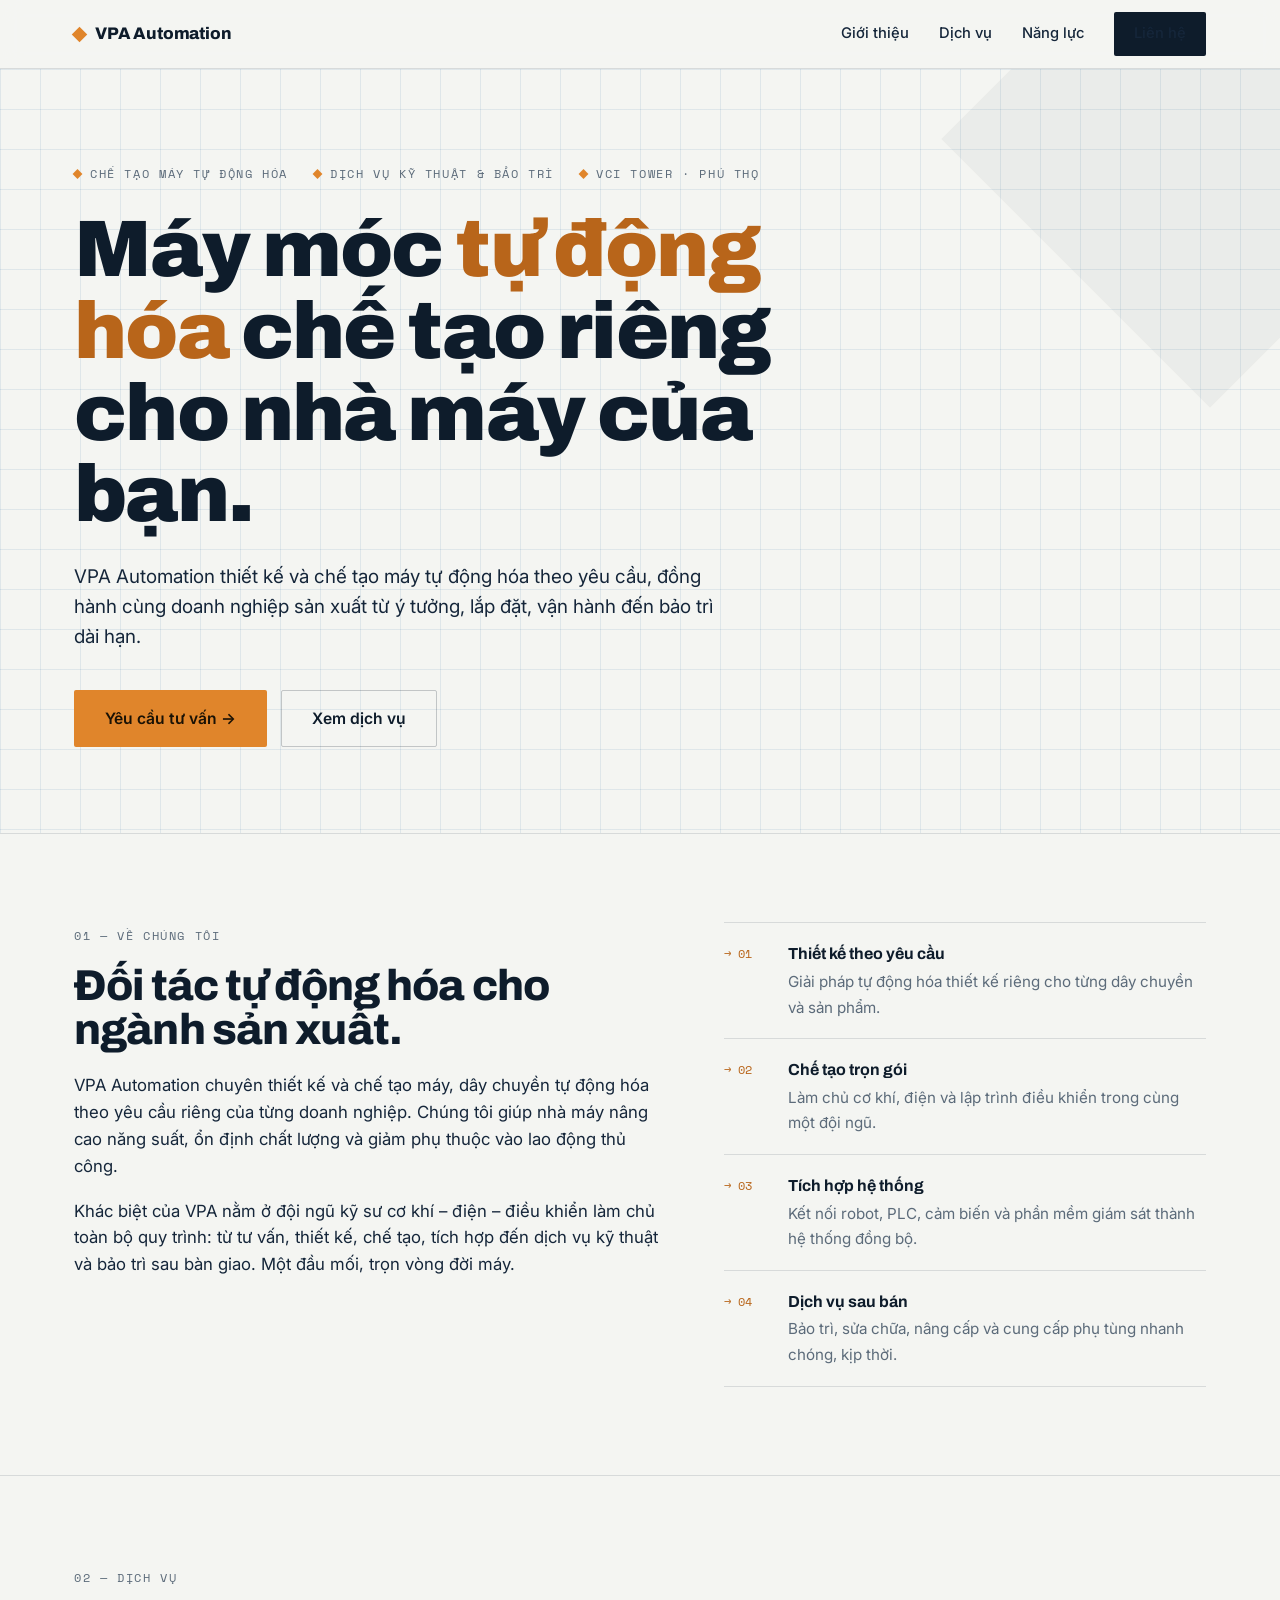
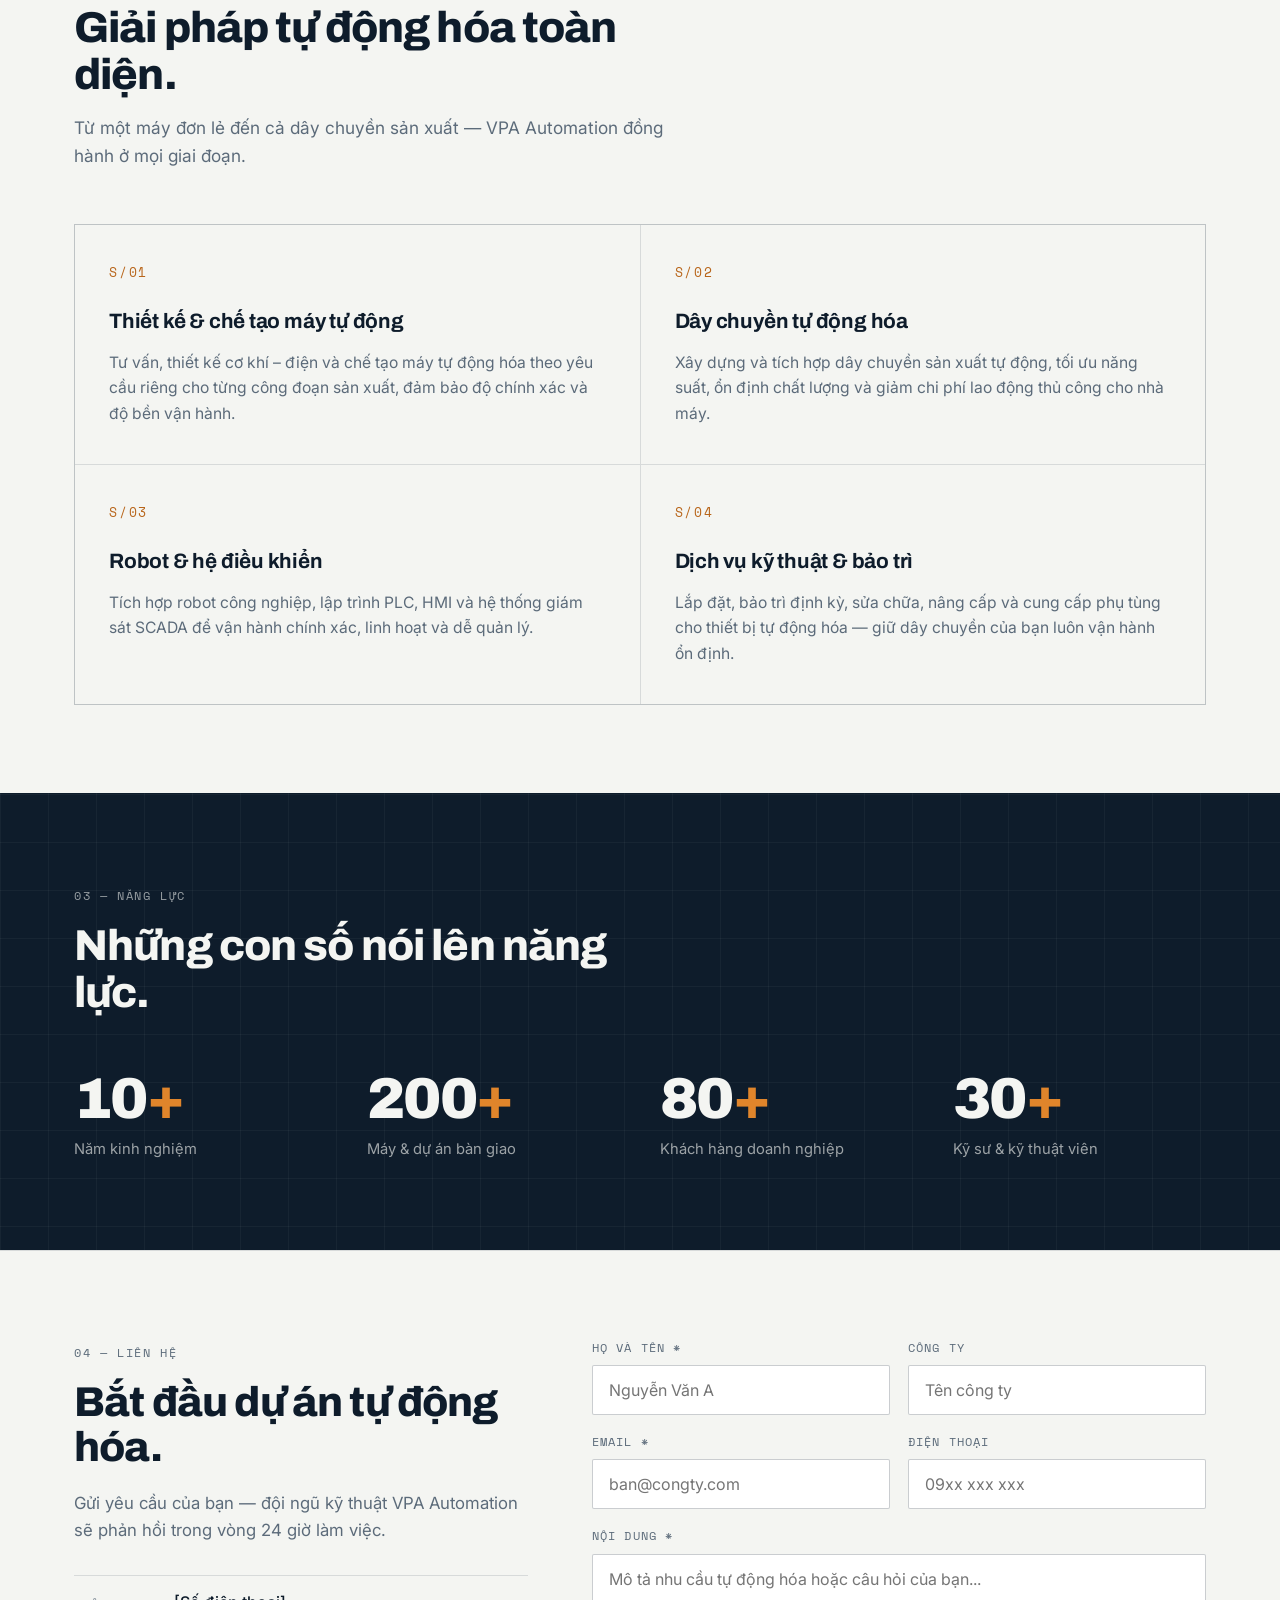
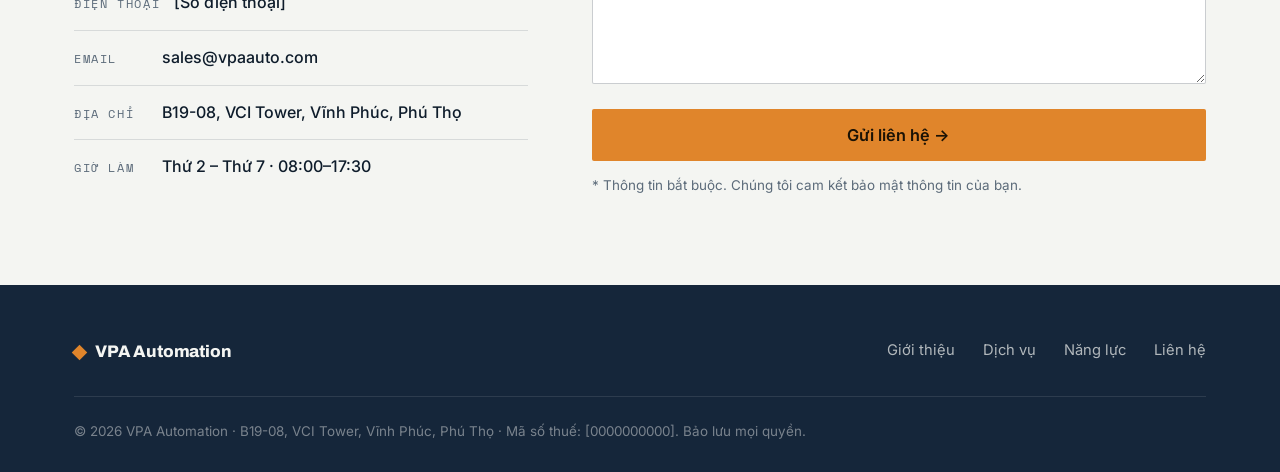
==== index.html @ c57c5723 "Add files via upload" ====
<!DOCTYPE html>
<html lang="vi">
<head>
<meta charset="UTF-8" />
<meta name="viewport" content="width=device-width, initial-scale=1.0" />

<title>VPA Automation — Chế tạo máy & giải pháp tự động hóa</title>
<meta name="description" content="VPA Automation chuyên thiết kế, chế tạo máy tự động hóa theo yêu cầu và cung cấp dịch vụ kỹ thuật, bảo trì cho doanh nghiệp sản xuất tại Việt Nam." />

<link rel="preconnect" href="https://fonts.googleapis.com" />
<link rel="preconnect" href="https://fonts.gstatic.com" crossorigin />
<link href="https://fonts.googleapis.com/css2?family=Archivo:wght@500;600;700;800;900&family=Inter:wght@400;500;600&family=Space+Mono:wght@400;700&display=swap" rel="stylesheet" />

<style>
  :root{
    --ink:#0E1C2B;
    --ink-2:#15263A;
    --paper:#F4F5F2;
    --white:#FFFFFF;
    --steel:#5C6B7A;
    --line:rgba(14,28,43,.12);
    --line-strong:rgba(14,28,43,.22);
    --accent:#E0852B;
    --accent-deep:#B8651A;
    --blueprint:rgba(37,99,160,.10);
    --maxw:1180px;
  }

  *{box-sizing:border-box;margin:0;padding:0}
  html{scroll-behavior:smooth}
  @media (prefers-reduced-motion:reduce){html{scroll-behavior:auto}*{animation:none!important;transition:none!important}}

  body{
    font-family:"Inter",system-ui,sans-serif;
    color:var(--ink);
    background:var(--paper);
    line-height:1.6;
    -webkit-font-smoothing:antialiased;
  }
  .wrap{max-width:var(--maxw);margin:0 auto;padding:0 24px}
  a{color:inherit;text-decoration:none}
  img{max-width:100%;display:block}

  .mono{font-family:"Space Mono",monospace;font-size:.72rem;letter-spacing:.14em;text-transform:uppercase;color:var(--steel)}
  .display{font-family:"Archivo",sans-serif;font-weight:900;line-height:1.02;letter-spacing:-.02em}

  /* ---------- NAV ---------- */
  header.nav{position:sticky;top:0;z-index:50;background:rgba(244,245,242,.85);backdrop-filter:blur(10px);border-bottom:1px solid var(--line)}
  .nav-inner{display:flex;align-items:center;justify-content:space-between;height:68px}
  .brand{display:flex;align-items:center;gap:10px;font-family:"Archivo";font-weight:800;font-size:1.05rem;letter-spacing:-.01em}
  .brand .dot{width:11px;height:11px;background:var(--accent);transform:rotate(45deg)}
  .nav-links{display:flex;gap:30px;align-items:center}
  .nav-links a{font-size:.92rem;font-weight:500;color:var(--ink-2);transition:color .2s}
  .nav-links a:hover{color:var(--accent-deep)}
  .nav-cta{font-family:"Inter";font-weight:600;font-size:.9rem;background:var(--ink);color:var(--paper);padding:10px 20px;border-radius:2px;transition:background .2s}
  .nav-cta:hover{background:var(--accent-deep)}
  .burger{display:none;background:none;border:0;cursor:pointer;padding:6px;flex-direction:column;gap:5px}
  .burger span{width:24px;height:2px;background:var(--ink);display:block;transition:.25s}

  /* ---------- HERO ---------- */
  .hero{position:relative;overflow:hidden;padding:96px 0 86px;
    background:
      linear-gradient(var(--blueprint) 1px,transparent 1px) 0 0/40px 40px,
      linear-gradient(90deg,var(--blueprint) 1px,transparent 1px) 0 0/40px 40px,
      var(--paper);
  }
  .hero::after{content:"";position:absolute;right:-120px;top:-120px;width:380px;height:380px;background:var(--ink);opacity:.04;transform:rotate(45deg)}
  .hero .specs{display:flex;flex-wrap:wrap;gap:8px 26px;margin-bottom:26px}
  .hero .specs span{position:relative;padding-left:16px}
  .hero .specs span::before{content:"";position:absolute;left:0;top:50%;width:7px;height:7px;background:var(--accent);transform:translateY(-50%) rotate(45deg)}
  .hero h1{font-size:clamp(2.6rem,6.4vw,5rem);max-width:15ch;margin-bottom:26px}
  .hero h1 em{font-style:normal;color:var(--accent-deep)}
  .hero p.lead{font-size:1.18rem;color:var(--ink-2);max-width:54ch;margin-bottom:38px}
  .btn-row{display:flex;gap:14px;flex-wrap:wrap}
  .btn{font-family:"Inter";font-weight:600;font-size:.98rem;padding:15px 30px;border-radius:2px;transition:.2s;cursor:pointer;border:1px solid transparent;display:inline-flex;align-items:center;gap:9px}
  .btn-primary{background:var(--accent);color:#1a1205}
  .btn-primary:hover{background:var(--accent-deep);color:#fff;transform:translateY(-2px)}
  .btn-ghost{background:transparent;border-color:var(--line-strong);color:var(--ink)}
  .btn-ghost:hover{border-color:var(--ink);background:var(--ink);color:var(--paper)}

  /* ---------- SECTION SHELL ---------- */
  section.block{padding:88px 0;border-top:1px solid var(--line)}
  .eyebrow{display:inline-block;margin-bottom:18px}
  .section-head{max-width:60ch;margin-bottom:54px}
  .section-head h2{font-family:"Archivo";font-weight:800;font-size:clamp(1.9rem,4vw,2.7rem);letter-spacing:-.02em;line-height:1.08;margin-bottom:16px}
  .section-head p{color:var(--steel);font-size:1.08rem}

  /* ---------- ABOUT ---------- */
  .about-grid{display:grid;grid-template-columns:1.1fr .9fr;gap:60px;align-items:start}
  .about-grid p{color:var(--ink-2);margin-bottom:18px;font-size:1.05rem}
  .about-list{border-top:1px solid var(--line)}
  .about-list div{display:flex;gap:18px;padding:18px 0;border-bottom:1px solid var(--line)}
  .about-list .k{font-family:"Space Mono";font-size:.78rem;color:var(--accent-deep);min-width:46px;padding-top:3px}
  .about-list .v strong{display:block;font-family:"Archivo";font-weight:700;margin-bottom:2px}
  .about-list .v span{color:var(--steel);font-size:.95rem}

  /* ---------- SERVICES ---------- */
  .svc-grid{display:grid;grid-template-columns:repeat(2,1fr);gap:1px;background:var(--line);border:1px solid var(--line)}
  .svc{background:var(--paper);padding:38px 34px;transition:background .25s}
  .svc:hover{background:var(--white)}
  .svc .num{font-family:"Space Mono";font-size:.8rem;color:var(--accent-deep);margin-bottom:22px}
  .svc h3{font-family:"Archivo";font-weight:700;font-size:1.3rem;margin-bottom:12px;letter-spacing:-.01em}
  .svc p{color:var(--steel);font-size:.98rem}

  /* ---------- STATS ---------- */
  .stats{background:var(--ink);color:var(--paper);
    background-image:
      linear-gradient(rgba(255,255,255,.04) 1px,transparent 1px),
      linear-gradient(90deg,rgba(255,255,255,.04) 1px,transparent 1px);
    background-size:48px 48px;
  }
  .stats .section-head h2{color:var(--paper)}
  .stats .eyebrow{color:rgba(244,245,242,.6)}
  .stat-grid{display:grid;grid-template-columns:repeat(4,1fr);gap:40px}
  .stat .n{font-family:"Archivo";font-weight:900;font-size:clamp(2.6rem,5vw,3.6rem);line-height:1;letter-spacing:-.03em}
  .stat .n em{font-style:normal;color:var(--accent)}
  .stat .l{margin-top:10px;color:rgba(244,245,242,.62);font-size:.92rem}

  /* ---------- CONTACT ---------- */
  .contact-grid{display:grid;grid-template-columns:.85fr 1.15fr;gap:64px;align-items:start}
  .contact-info h2{font-family:"Archivo";font-weight:800;font-size:clamp(1.9rem,4vw,2.6rem);letter-spacing:-.02em;line-height:1.08;margin-bottom:20px}
  .contact-info p{color:var(--steel);margin-bottom:32px;font-size:1.05rem}
  .contact-info .row{display:flex;gap:14px;padding:14px 0;border-top:1px solid var(--line);align-items:baseline}
  .contact-info .row .mono{min-width:74px}
  .contact-info .row a,.contact-info .row span.val{font-weight:500;color:var(--ink)}

  form .field{margin-bottom:18px}
  form label{display:block;font-family:"Space Mono";font-size:.72rem;letter-spacing:.1em;text-transform:uppercase;color:var(--steel);margin-bottom:8px}
  form input,form textarea{width:100%;font-family:"Inter";font-size:1rem;color:var(--ink);background:var(--white);border:1px solid var(--line-strong);border-radius:2px;padding:14px 16px;transition:border .2s}
  form input:focus,form textarea:focus{outline:none;border-color:var(--accent)}
  form textarea{resize:vertical;min-height:130px}
  .grid-2{display:grid;grid-template-columns:1fr 1fr;gap:18px}
  form .btn-primary{width:100%;justify-content:center;font-size:1.02rem}
  .form-note{margin-top:14px;font-size:.84rem;color:var(--steel)}
  .form-msg{display:none;margin-top:16px;padding:14px 16px;border-radius:2px;font-size:.95rem}
  .form-msg.ok{display:block;background:rgba(40,140,70,.1);border:1px solid rgba(40,140,70,.4);color:#1c5e34}
  .form-msg.err{display:block;background:rgba(190,40,40,.08);border:1px solid rgba(190,40,40,.35);color:#9a2222}
  .hp{position:absolute;left:-9999px;opacity:0}

  /* ---------- FOOTER ---------- */
  footer{background:var(--ink-2);color:rgba(244,245,242,.7);padding:54px 0 30px}
  .foot-top{display:flex;justify-content:space-between;gap:30px;flex-wrap:wrap;padding-bottom:30px;border-bottom:1px solid rgba(255,255,255,.1)}
  .foot-top .brand{color:var(--paper)}
  .foot-links{display:flex;gap:28px;flex-wrap:wrap}
  .foot-links a{color:rgba(244,245,242,.7);font-size:.92rem;transition:color .2s}
  .foot-links a:hover{color:var(--accent)}
  .foot-bot{padding-top:24px;font-size:.84rem;color:rgba(244,245,242,.45)}

  /* ---------- REVEAL ---------- */
  .reveal{opacity:0;transform:translateY(18px);transition:opacity .6s ease,transform .6s ease}
  .reveal.in{opacity:1;transform:none}

  /* ---------- RESPONSIVE ---------- */
  @media (max-width:860px){
    .about-grid,.contact-grid{grid-template-columns:1fr;gap:40px}
    .svc-grid{grid-template-columns:1fr}
    .stat-grid{grid-template-columns:1fr 1fr;gap:34px}
    .nav-links{position:fixed;inset:68px 0 auto 0;flex-direction:column;background:var(--paper);border-bottom:1px solid var(--line);padding:24px;gap:20px;align-items:flex-start;transform:translateY(-120%);transition:transform .3s;height:auto}
    .nav-links.open{transform:none}
    .burger{display:flex}
    .grid-2{grid-template-columns:1fr}
  }
</style>
</head>
<body>

<!-- ===================== NAV ===================== -->
<header class="nav">
  <div class="wrap nav-inner">
    <a href="#top" class="brand"><span class="dot"></span>VPA Automation</a>
    <nav class="nav-links" id="navLinks">
      <a href="#about">Giới thiệu</a>
      <a href="#services">Dịch vụ</a>
      <a href="#stats">Năng lực</a>
      <a href="#contact" class="nav-cta">Liên hệ</a>
    </nav>
    <button class="burger" id="burger" aria-label="Mở menu"><span></span><span></span><span></span></button>
  </div>
</header>

<!-- ===================== HERO ===================== -->
<section class="hero" id="top">
  <div class="wrap">
    <div class="specs mono reveal">
      <span>Chế tạo máy tự động hóa</span>
      <span>Dịch vụ kỹ thuật &amp; bảo trì</span>
      <span>VCI Tower · Phú Thọ</span>
    </div>
    <h1 class="display reveal">Máy móc <em>tự động hóa</em> chế tạo riêng cho nhà máy của bạn.</h1>
    <p class="lead reveal">VPA Automation thiết kế và chế tạo máy tự động hóa theo yêu cầu, đồng hành cùng doanh nghiệp sản xuất từ ý tưởng, lắp đặt, vận hành đến bảo trì dài hạn.</p>
    <div class="btn-row reveal">
      <a href="#contact" class="btn btn-primary">Yêu cầu tư vấn →</a>
      <a href="#services" class="btn btn-ghost">Xem dịch vụ</a>
    </div>
  </div>
</section>

<!-- ===================== ABOUT ===================== -->
<section class="block" id="about">
  <div class="wrap">
    <div class="about-grid">
      <div class="reveal">
        <span class="eyebrow mono">01 — Về chúng tôi</span>
        <h2 class="display" style="font-size:clamp(1.9rem,4vw,2.7rem);font-weight:800;margin-bottom:20px">Đối tác tự động hóa cho ngành sản xuất.</h2>
        <p>VPA Automation chuyên thiết kế và chế tạo máy, dây chuyền tự động hóa theo yêu cầu riêng của từng doanh nghiệp. Chúng tôi giúp nhà máy nâng cao năng suất, ổn định chất lượng và giảm phụ thuộc vào lao động thủ công.</p>
        <p>Khác biệt của VPA nằm ở đội ngũ kỹ sư cơ khí – điện – điều khiển làm chủ toàn bộ quy trình: từ tư vấn, thiết kế, chế tạo, tích hợp đến dịch vụ kỹ thuật và bảo trì sau bàn giao. Một đầu mối, trọn vòng đời máy.</p>
      </div>
      <div class="about-list reveal">
        <div><span class="k">→ 01</span><span class="v"><strong>Thiết kế theo yêu cầu</strong><span>Giải pháp tự động hóa thiết kế riêng cho từng dây chuyền và sản phẩm.</span></span></div>
        <div><span class="k">→ 02</span><span class="v"><strong>Chế tạo trọn gói</strong><span>Làm chủ cơ khí, điện và lập trình điều khiển trong cùng một đội ngũ.</span></span></div>
        <div><span class="k">→ 03</span><span class="v"><strong>Tích hợp hệ thống</strong><span>Kết nối robot, PLC, cảm biến và phần mềm giám sát thành hệ thống đồng bộ.</span></span></div>
        <div><span class="k">→ 04</span><span class="v"><strong>Dịch vụ sau bán</strong><span>Bảo trì, sửa chữa, nâng cấp và cung cấp phụ tùng nhanh chóng, kịp thời.</span></span></div>
      </div>
    </div>
  </div>
</section>

<!-- ===================== SERVICES ===================== -->
<section class="block" id="services">
  <div class="wrap">
    <div class="section-head reveal">
      <span class="eyebrow mono">02 — Dịch vụ</span>
      <h2>Giải pháp tự động hóa toàn diện.</h2>
      <p>Từ một máy đơn lẻ đến cả dây chuyền sản xuất — VPA Automation đồng hành ở mọi giai đoạn.</p>
    </div>
    <div class="svc-grid">
      <div class="svc reveal">
        <div class="num mono">S/01</div>
        <h3>Thiết kế &amp; chế tạo máy tự động</h3>
        <p>Tư vấn, thiết kế cơ khí – điện và chế tạo máy tự động hóa theo yêu cầu riêng cho từng công đoạn sản xuất, đảm bảo độ chính xác và độ bền vận hành.</p>
      </div>
      <div class="svc reveal">
        <div class="num mono">S/02</div>
        <h3>Dây chuyền tự động hóa</h3>
        <p>Xây dựng và tích hợp dây chuyền sản xuất tự động, tối ưu năng suất, ổn định chất lượng và giảm chi phí lao động thủ công cho nhà máy.</p>
      </div>
      <div class="svc reveal">
        <div class="num mono">S/03</div>
        <h3>Robot &amp; hệ điều khiển</h3>
        <p>Tích hợp robot công nghiệp, lập trình PLC, HMI và hệ thống giám sát SCADA để vận hành chính xác, linh hoạt và dễ quản lý.</p>
      </div>
      <div class="svc reveal">
        <div class="num mono">S/04</div>
        <h3>Dịch vụ kỹ thuật &amp; bảo trì</h3>
        <p>Lắp đặt, bảo trì định kỳ, sửa chữa, nâng cấp và cung cấp phụ tùng cho thiết bị tự động hóa — giữ dây chuyền của bạn luôn vận hành ổn định.</p>
      </div>
    </div>
  </div>
</section>

<!-- ===================== STATS ===================== -->
<!-- LƯU Ý: hãy thay 4 con số dưới đây bằng số liệu thực tế của VPA Automation -->
<section class="block stats" id="stats">
  <div class="wrap">
    <div class="section-head reveal">
      <span class="eyebrow mono">03 — Năng lực</span>
      <h2>Những con số nói lên năng lực.</h2>
    </div>
    <div class="stat-grid">
      <div class="stat reveal"><div class="n display">10<em>+</em></div><div class="l">Năm kinh nghiệm</div></div>
      <div class="stat reveal"><div class="n display">200<em>+</em></div><div class="l">Máy &amp; dự án bàn giao</div></div>
      <div class="stat reveal"><div class="n display">80<em>+</em></div><div class="l">Khách hàng doanh nghiệp</div></div>
      <div class="stat reveal"><div class="n display">30<em>+</em></div><div class="l">Kỹ sư &amp; kỹ thuật viên</div></div>
    </div>
  </div>
</section>

<!-- ===================== CONTACT ===================== -->
<section class="block" id="contact">
  <div class="wrap">
    <div class="contact-grid">
      <div class="contact-info reveal">
        <span class="eyebrow mono">04 — Liên hệ</span>
        <h2>Bắt đầu dự án tự động hóa.</h2>
        <p>Gửi yêu cầu của bạn — đội ngũ kỹ thuật VPA Automation sẽ phản hồi trong vòng 24 giờ làm việc.</p>
        <div class="row"><span class="mono">Điện thoại</span><span class="val">[Số điện thoại]</span></div>
        <div class="row"><span class="mono">Email</span><a href="mailto:sales@vpaauto.com">sales@vpaauto.com</a></div>
        <div class="row"><span class="mono">Địa chỉ</span><span class="val">B19-08, VCI Tower, Vĩnh Phúc, Phú Thọ</span></div>
        <div class="row"><span class="mono">Giờ làm</span><span class="val">Thứ 2 – Thứ 7 · 08:00–17:30</span></div>
      </div>

      <div class="reveal">
        <!-- ===================================================== -->
        <!--  FORM LIÊN HỆ — chạy bằng Web3Forms (miễn phí)         -->
        <!--  Thay YOUR_ACCESS_KEY_HERE bằng key của bạn.           -->
        <!--  Lấy key tại: https://web3forms.com (nhập email, free) -->
        <!--  Nên dùng email sales@vpaauto.com để nhận liên hệ.     -->
        <!-- ===================================================== -->
        <form id="contactForm">
          <input type="hidden" name="access_key" value="YOUR_ACCESS_KEY_HERE" />
          <input type="hidden" name="subject" value="Liên hệ mới từ website VPA Automation" />
          <input type="hidden" name="from_name" value="VPA Automation Website" />
          <input type="checkbox" name="botcheck" class="hp" tabindex="-1" autocomplete="off" />

          <div class="grid-2">
            <div class="field">
              <label for="name">Họ và tên *</label>
              <input id="name" type="text" name="name" required placeholder="Nguyễn Văn A" />
            </div>
            <div class="field">
              <label for="company">Công ty</label>
              <input id="company" type="text" name="company" placeholder="Tên công ty" />
            </div>
          </div>
          <div class="grid-2">
            <div class="field">
              <label for="email">Email *</label>
              <input id="email" type="email" name="email" required placeholder="ban@congty.com" />
            </div>
            <div class="field">
              <label for="phone">Điện thoại</label>
              <input id="phone" type="tel" name="phone" placeholder="09xx xxx xxx" />
            </div>
          </div>
          <div class="field">
            <label for="message">Nội dung *</label>
            <textarea id="message" name="message" required placeholder="Mô tả nhu cầu tự động hóa hoặc câu hỏi của bạn..."></textarea>
          </div>
          <button type="submit" class="btn btn-primary" id="submitBtn">Gửi liên hệ →</button>
          <p class="form-note">* Thông tin bắt buộc. Chúng tôi cam kết bảo mật thông tin của bạn.</p>
          <div class="form-msg" id="formMsg"></div>
        </form>
      </div>
    </div>
  </div>
</section>

<!-- ===================== FOOTER ===================== -->
<footer>
  <div class="wrap">
    <div class="foot-top">
      <a href="#top" class="brand"><span class="dot"></span>VPA Automation</a>
      <nav class="foot-links">
        <a href="#about">Giới thiệu</a>
        <a href="#services">Dịch vụ</a>
        <a href="#stats">Năng lực</a>
        <a href="#contact">Liên hệ</a>
      </nav>
    </div>
    <div class="foot-bot">© <span id="year"></span> VPA Automation · B19-08, VCI Tower, Vĩnh Phúc, Phú Thọ · Mã số thuế: [0000000000]. Bảo lưu mọi quyền.</div>
  </div>
</footer>

<script>
  document.getElementById('year').textContent = new Date().getFullYear();

  const burger = document.getElementById('burger');
  const navLinks = document.getElementById('navLinks');
  burger.addEventListener('click', () => navLinks.classList.toggle('open'));
  navLinks.querySelectorAll('a').forEach(a => a.addEventListener('click', () => navLinks.classList.remove('open')));

  const io = new IntersectionObserver((entries) => {
    entries.forEach(e => { if (e.isIntersecting){ e.target.classList.add('in'); io.unobserve(e.target); } });
  }, { threshold:.12 });
  document.querySelectorAll('.reveal').forEach(el => io.observe(el));

  const form = document.getElementById('contactForm');
  const msg = document.getElementById('formMsg');
  const btn = document.getElementById('submitBtn');

  form.addEventListener('submit', async (e) => {
    e.preventDefault();
    msg.className = 'form-msg';
    btn.disabled = true;
    const original = btn.textContent;
    btn.textContent = 'Đang gửi...';

    try {
      const res = await fetch('https://api.web3forms.com/submit', {
        method: 'POST',
        headers: { 'Accept': 'application/json' },
        body: new FormData(form)
      });
      const data = await res.json();
      if (data.success) {
        msg.className = 'form-msg ok';
        msg.textContent = 'Đã gửi thành công! Chúng tôi sẽ liên hệ lại sớm.';
        form.reset();
      } else {
        msg.className = 'form-msg err';
        msg.textContent = 'Gửi không thành công. Vui lòng kiểm tra lại hoặc liên hệ qua email sales@vpaauto.com.';
      }
    } catch (err) {
      msg.className = 'form-msg err';
      msg.textContent = 'Có lỗi kết nối. Vui lòng thử lại hoặc liên hệ qua email sales@vpaauto.com.';
    } finally {
      btn.disabled = false;
      btn.textContent = original;
    }
  });
</script>
</body>
</html>
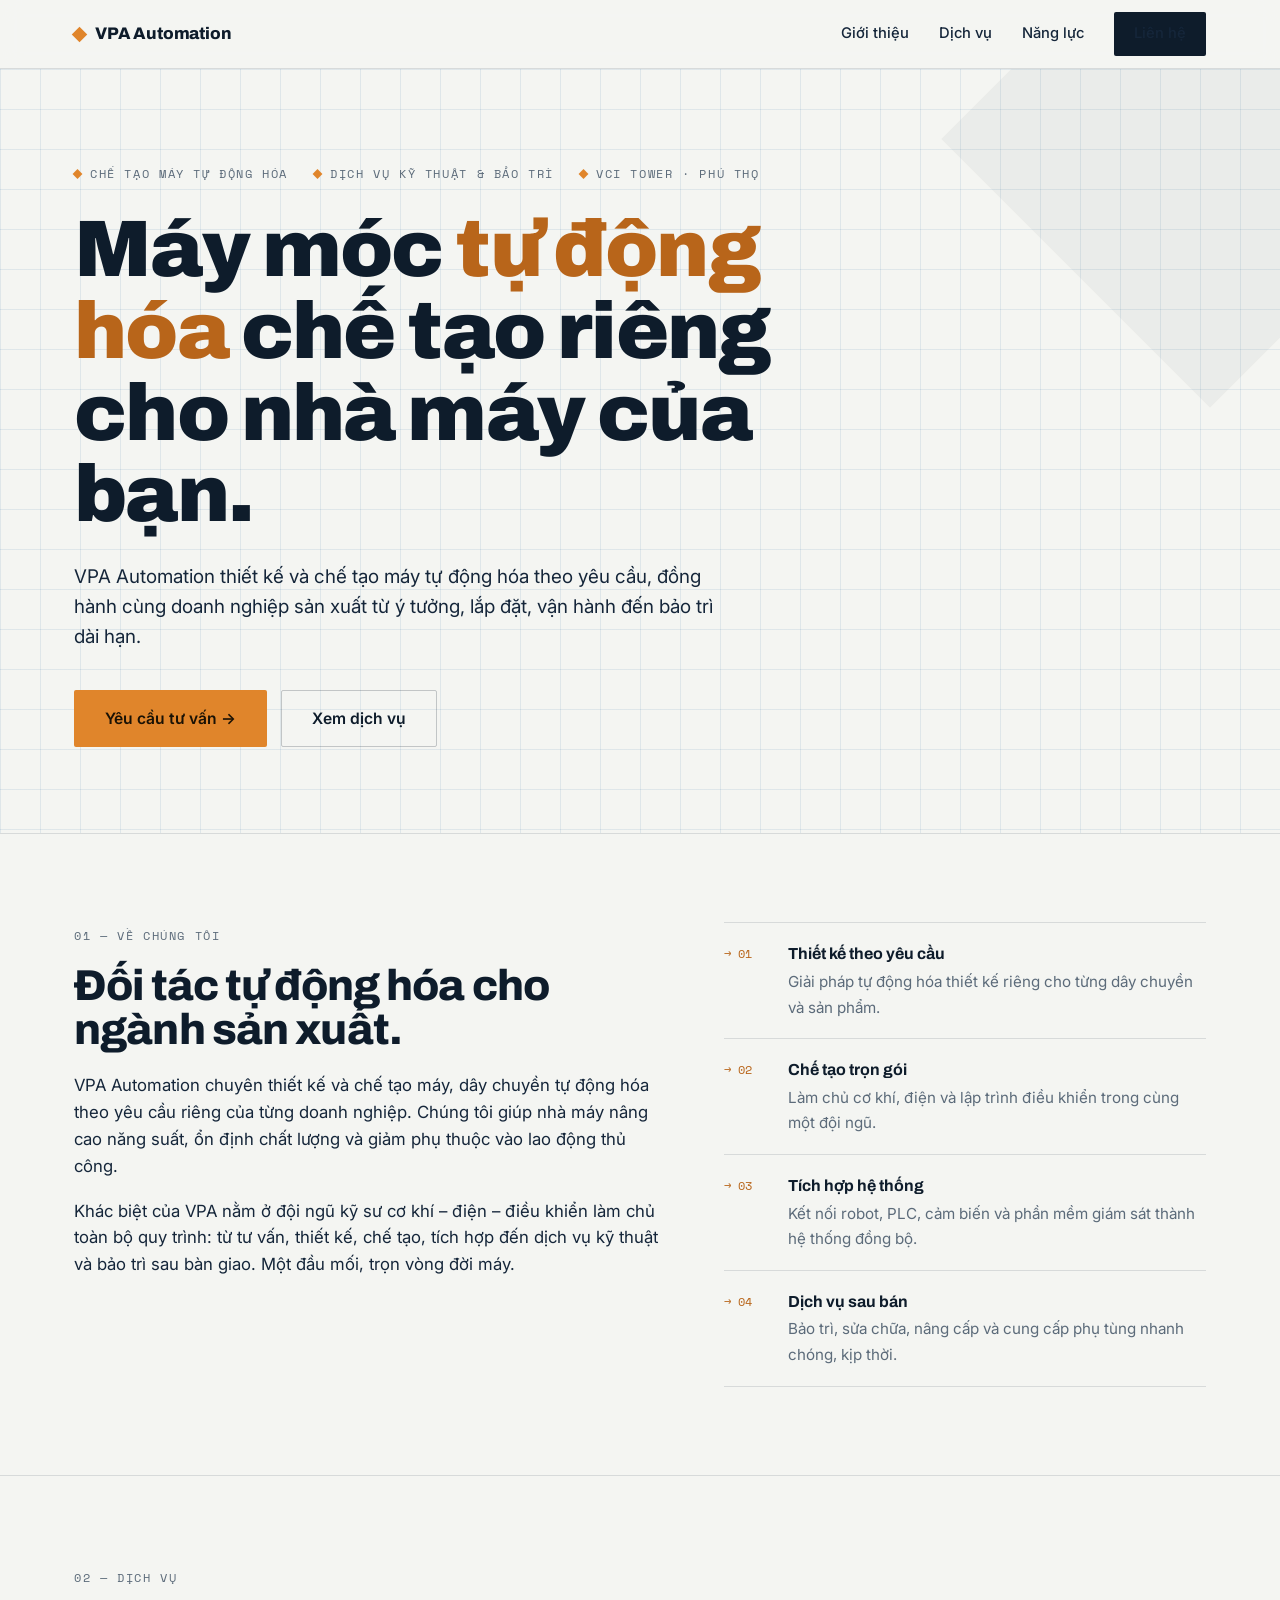
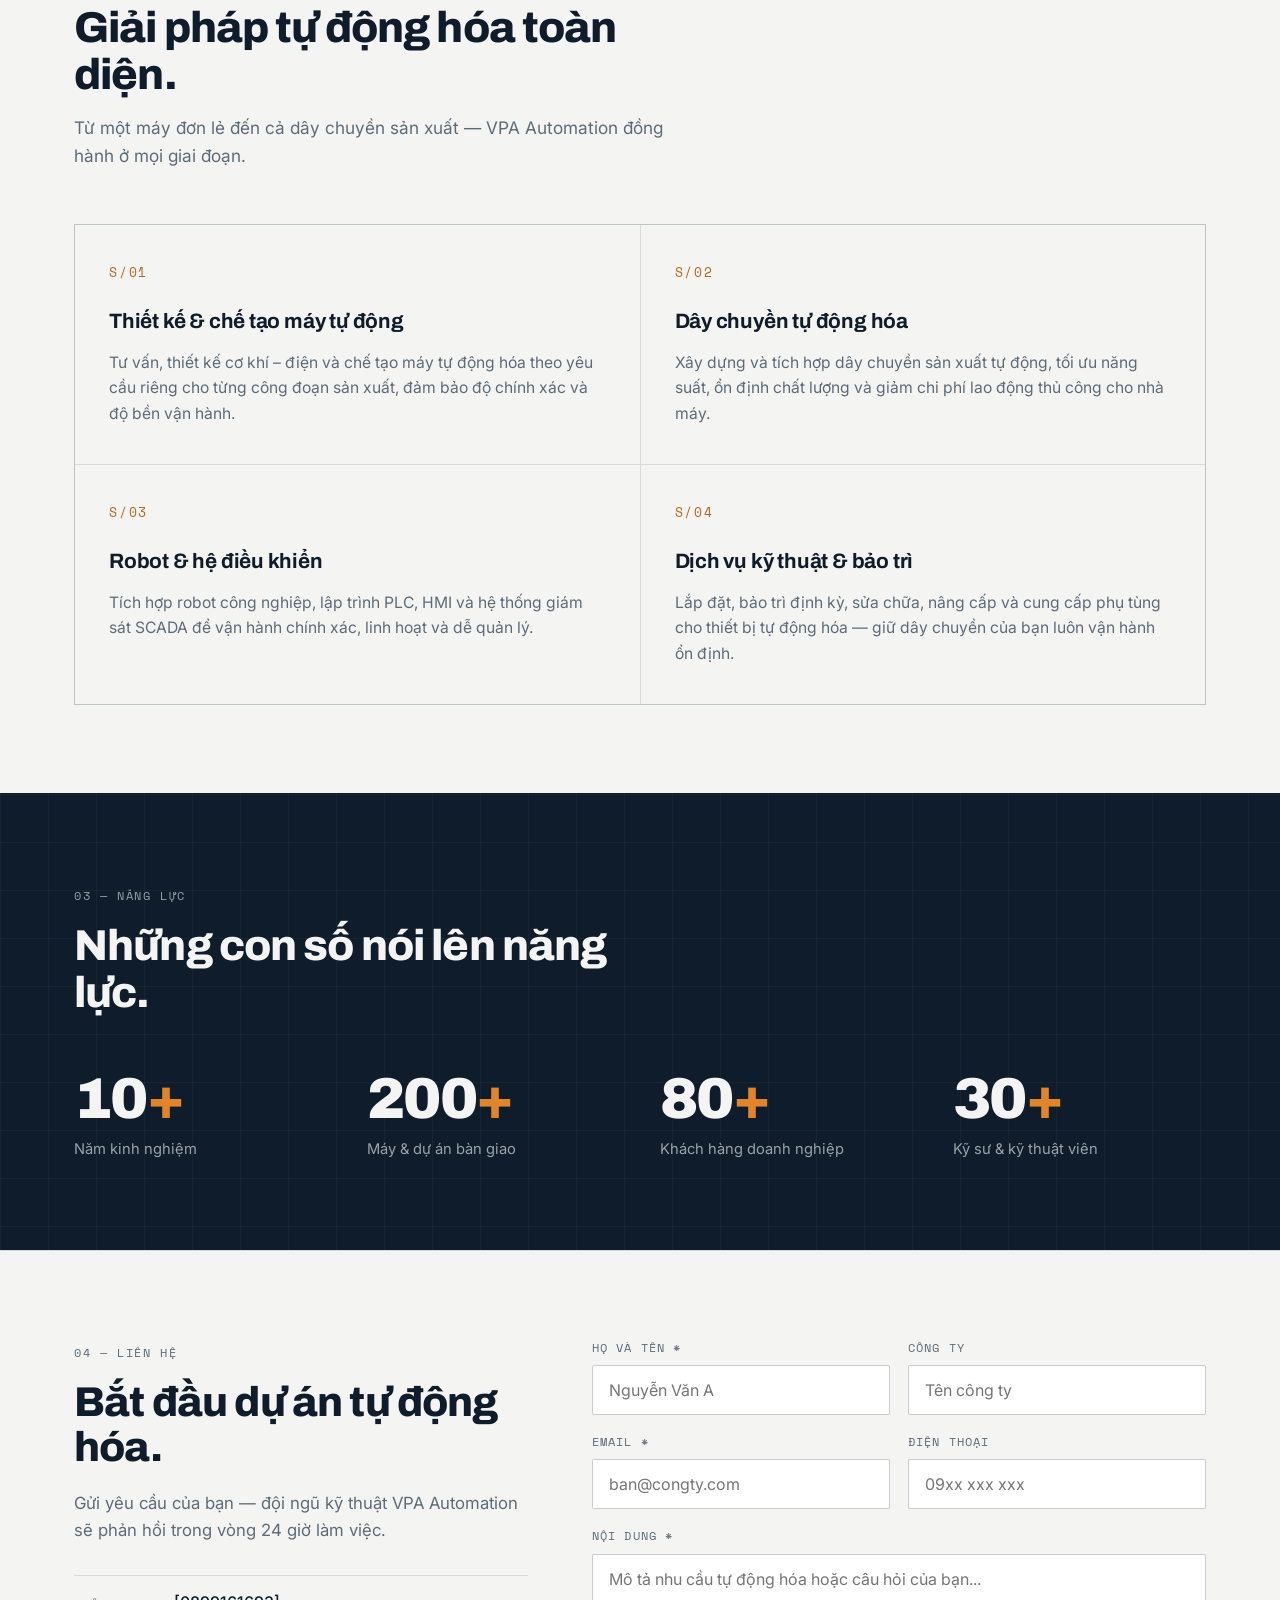
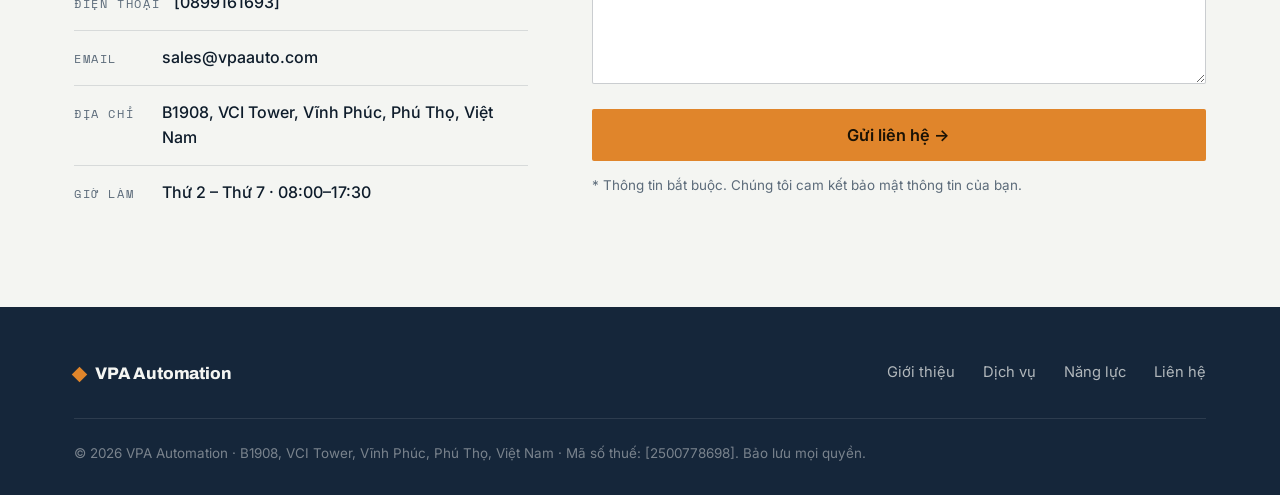
==== commit 63c40f49: "Update contact information in index.html" ====
--- a/index.html
+++ b/index.html
@@ -273,9 +273,9 @@
         <span class="eyebrow mono">04 — Liên hệ</span>
         <h2>Bắt đầu dự án tự động hóa.</h2>
         <p>Gửi yêu cầu của bạn — đội ngũ kỹ thuật VPA Automation sẽ phản hồi trong vòng 24 giờ làm việc.</p>
-        <div class="row"><span class="mono">Điện thoại</span><span class="val">[Số điện thoại]</span></div>
+        <div class="row"><span class="mono">Điện thoại</span><span class="val">[0899161693]</span></div>
         <div class="row"><span class="mono">Email</span><a href="mailto:sales@vpaauto.com">sales@vpaauto.com</a></div>
-        <div class="row"><span class="mono">Địa chỉ</span><span class="val">B19-08, VCI Tower, Vĩnh Phúc, Phú Thọ</span></div>
+        <div class="row"><span class="mono">Địa chỉ</span><span class="val">B1908, VCI Tower, Vĩnh Phúc, Phú Thọ, Việt Nam</span></div>
         <div class="row"><span class="mono">Giờ làm</span><span class="val">Thứ 2 – Thứ 7 · 08:00–17:30</span></div>
       </div>
 
@@ -337,7 +337,7 @@
         <a href="#contact">Liên hệ</a>
       </nav>
     </div>
-    <div class="foot-bot">© <span id="year"></span> VPA Automation · B19-08, VCI Tower, Vĩnh Phúc, Phú Thọ · Mã số thuế: [0000000000]. Bảo lưu mọi quyền.</div>
+    <div class="foot-bot">© <span id="year"></span> VPA Automation · B1908, VCI Tower, Vĩnh Phúc, Phú Thọ, Việt Nam · Mã số thuế: [2500778698]. Bảo lưu mọi quyền.</div>
   </div>
 </footer>
 
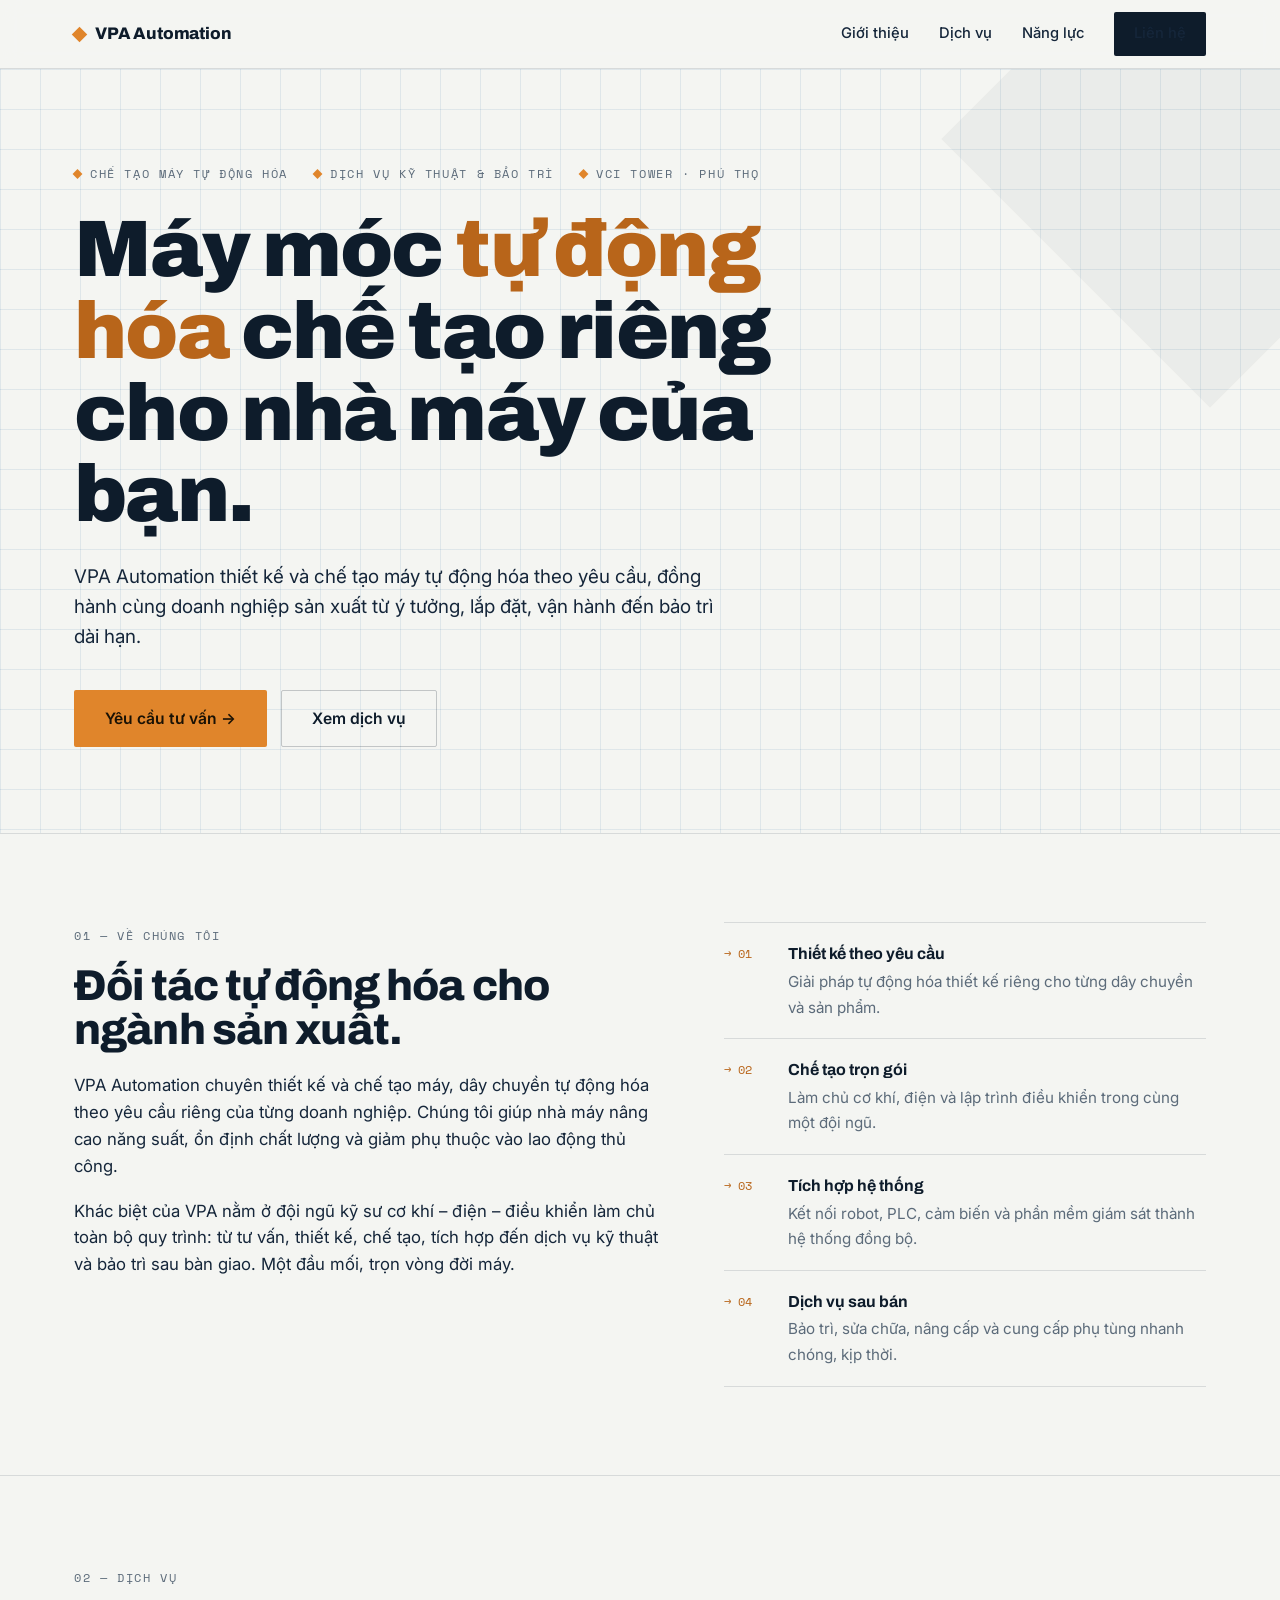
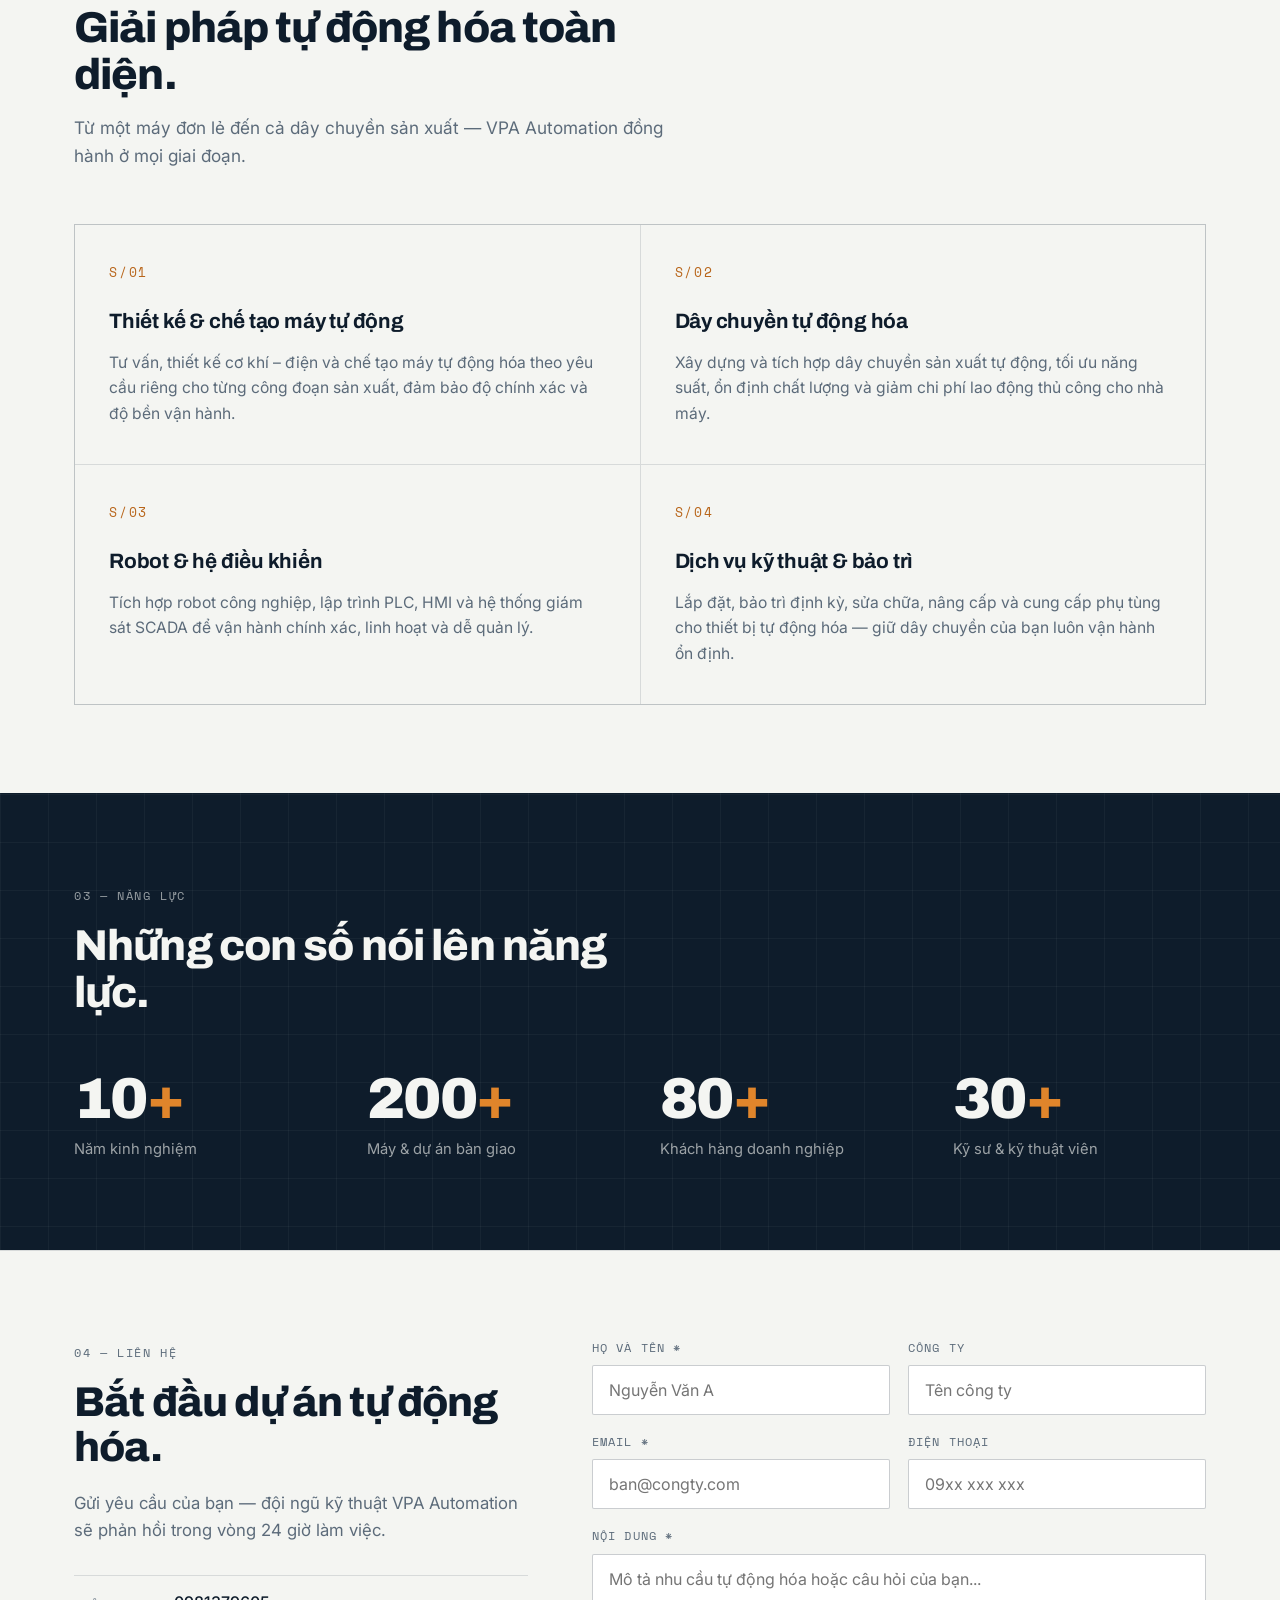
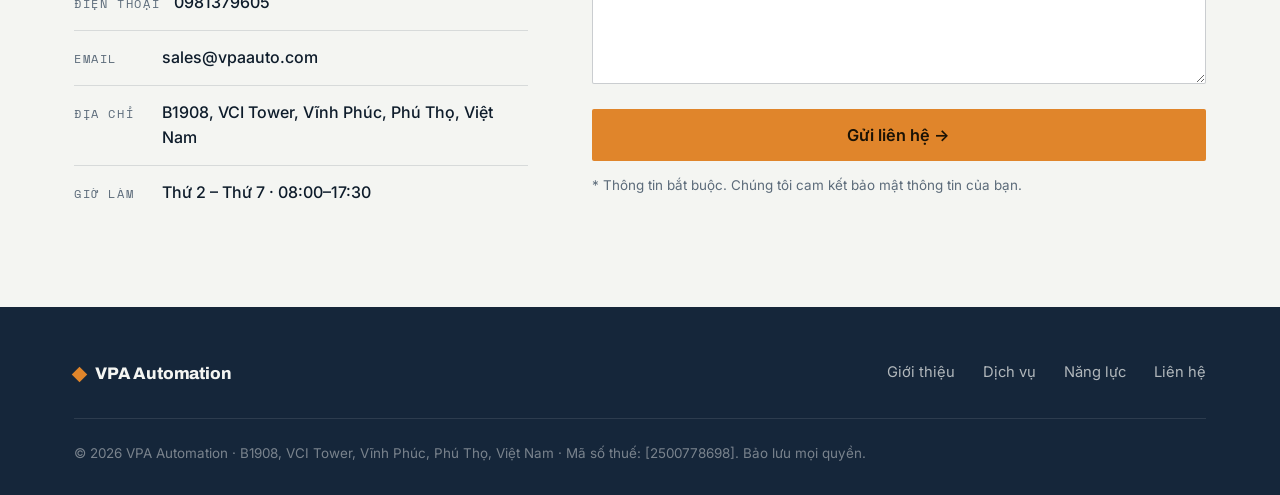
==== commit 13e76c9a: "Update index.html" ====
--- a/index.html
+++ b/index.html
@@ -273,7 +273,7 @@
         <span class="eyebrow mono">04 — Liên hệ</span>
         <h2>Bắt đầu dự án tự động hóa.</h2>
         <p>Gửi yêu cầu của bạn — đội ngũ kỹ thuật VPA Automation sẽ phản hồi trong vòng 24 giờ làm việc.</p>
-        <div class="row"><span class="mono">Điện thoại</span><span class="val">[0899161693]</span></div>
+        <div class="row"><span class="mono">Điện thoại</span><span class="val">0981379605</span></div>
         <div class="row"><span class="mono">Email</span><a href="mailto:sales@vpaauto.com">sales@vpaauto.com</a></div>
         <div class="row"><span class="mono">Địa chỉ</span><span class="val">B1908, VCI Tower, Vĩnh Phúc, Phú Thọ, Việt Nam</span></div>
         <div class="row"><span class="mono">Giờ làm</span><span class="val">Thứ 2 – Thứ 7 · 08:00–17:30</span></div>
